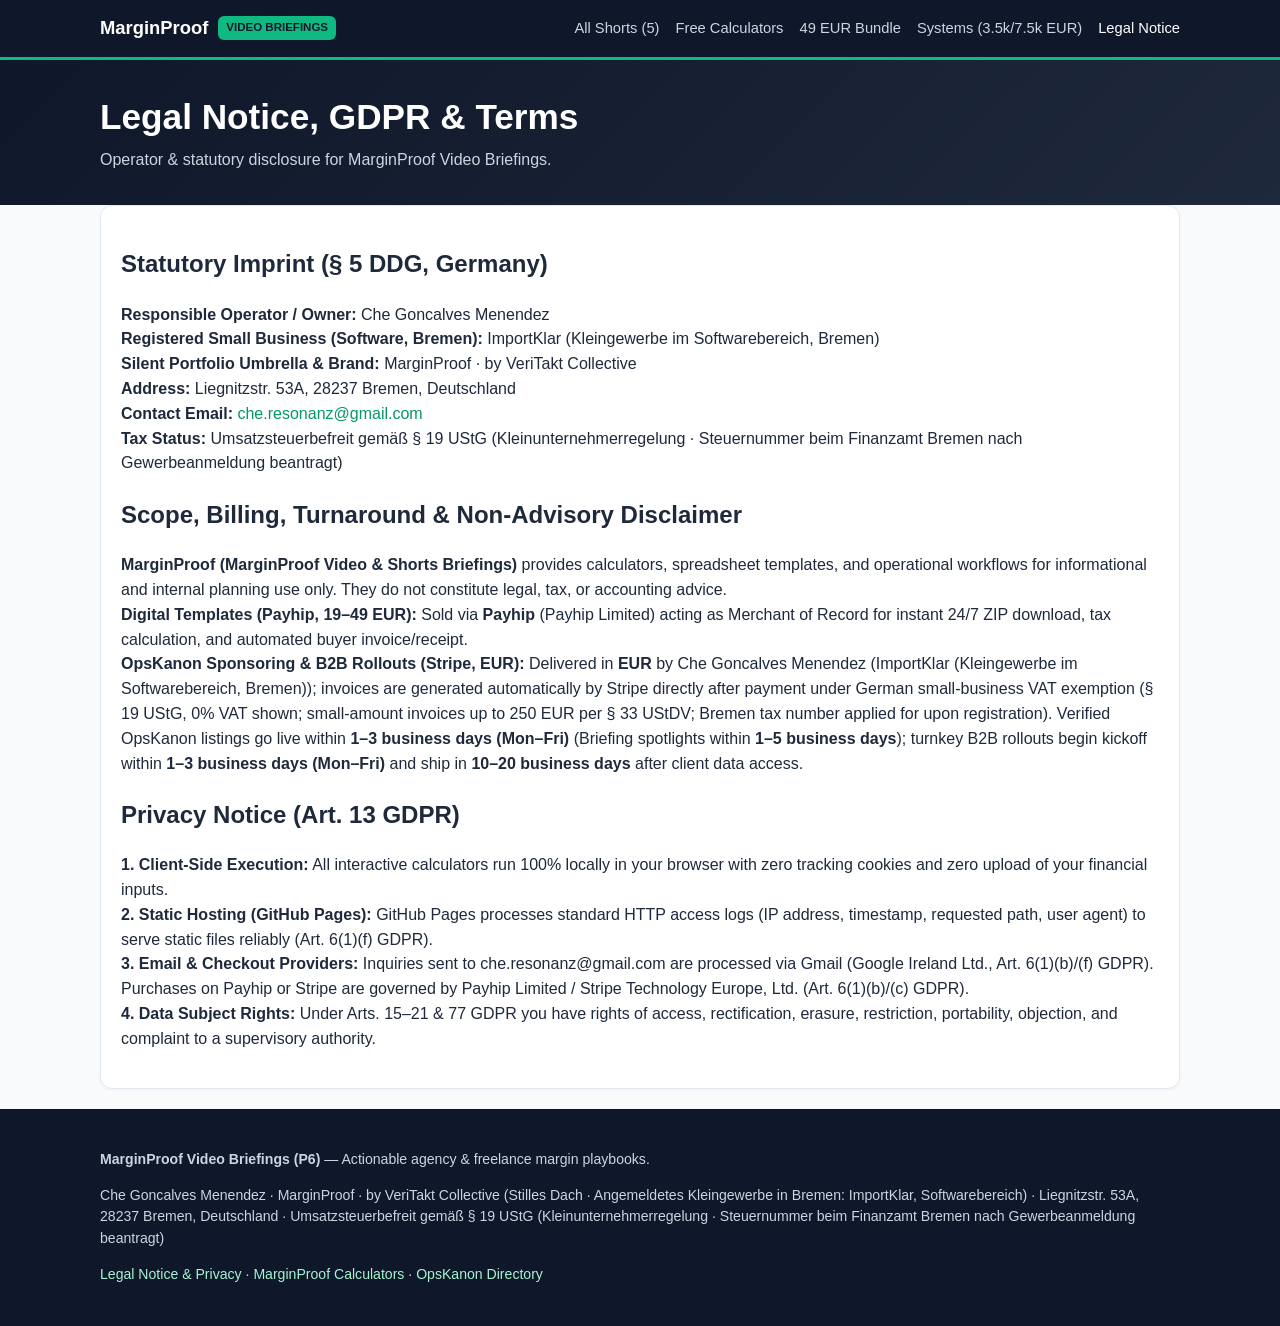
==== legal/index.html @ 88d3612e "Deploy MarginProof Video Hub (2026-11-24 05:54:23)" ====
<!DOCTYPE html>
<html lang="en">
<head>
  <meta charset="utf-8" />
  <meta name="viewport" content="width=device-width, initial-scale=1" />
  <title>Legal Notice — MarginProof Video Briefings</title>
  <meta name="description" content="Operator and legal imprint for MarginProof Video Briefings by VeriTakt Collective." />
  <link rel="canonical" href="https://cheresonanz-design.github.io/marginproof-videos/legal/" />
  <link rel="stylesheet" href="../assets/styles.css" />
  
</head>
<body>
  <header class="topbar">
    <div class="container topbar-inner">
      <a class="brand-mark" href="../index.html">
        <span>MarginProof</span>
        <span class="brand-badge">VIDEO BRIEFINGS</span>
      </a>
      <nav class="nav-links" aria-label="Primary navigation">
        <a href="../index.html" class="">All Shorts (5)</a>
        <a href="https://cheresonanz-design.github.io/marginproof-portal/" target="_blank" rel="noopener">Free Calculators</a>
        <a href="https://payhip.com/b/RHu6N" target="_blank" rel="noopener">49 EUR Bundle</a>
        <a href="https://cheresonanz-design.github.io/marginproof-portal/systems/" target="_blank" rel="noopener">Systems (3.5k/7.5k EUR)</a>
        <a href="../legal/" class="active">Legal Notice</a>
      </nav>
    </div>
  </header>
  <section class="hero"><div class="container"><h1>Legal Notice, GDPR &amp; Terms</h1><p>Operator &amp; statutory disclosure for MarginProof Video Briefings.</p></div></section><main class="container">
    <div class="card">
      <h2>Statutory Imprint (§ 5 DDG, Germany)</h2>
      <p>
        <strong>Responsible Operator / Owner:</strong> Che Goncalves Menendez<br />
        <strong>Registered Small Business (Software, Bremen):</strong> ImportKlar (Kleingewerbe im Softwarebereich, Bremen)<br />
        <strong>Silent Portfolio Umbrella &amp; Brand:</strong> MarginProof · by VeriTakt Collective<br />
        <strong>Address:</strong> Liegnitzstr. 53A, 28237 Bremen, Deutschland<br />
        <strong>Contact Email:</strong> <a href="mailto:che.resonanz@gmail.com">che.resonanz@gmail.com</a><br />
        <strong>Tax Status:</strong> Umsatzsteuerbefreit gemäß § 19 UStG (Kleinunternehmerregelung · Steuernummer beim Finanzamt Bremen nach Gewerbeanmeldung beantragt)
      </p>

      <h2>Scope, Billing, Turnaround &amp; Non-Advisory Disclaimer</h2>
      <p>
        <strong>MarginProof (MarginProof Video &amp; Shorts Briefings)</strong> provides calculators, spreadsheet templates, and operational workflows for informational and internal planning use only.
        They do not constitute legal, tax, or accounting advice.<br />
        <strong>Digital Templates (Payhip, 19–49 EUR):</strong> Sold via <strong>Payhip</strong> (Payhip Limited) acting as Merchant of Record for instant 24/7 ZIP download, tax calculation, and automated buyer invoice/receipt.<br />
        <strong>OpsKanon Sponsoring &amp; B2B Rollouts (Stripe, EUR):</strong> Delivered in <strong>EUR</strong> by Che Goncalves Menendez (ImportKlar (Kleingewerbe im Softwarebereich, Bremen)); invoices are generated automatically by Stripe directly after payment under German small-business VAT exemption (§ 19 UStG, 0% VAT shown; small-amount invoices up to 250 EUR per § 33 UStDV; Bremen tax number applied for upon registration).
        Verified OpsKanon listings go live within <strong>1–3 business days (Mon–Fri)</strong> (Briefing spotlights within <strong>1–5 business days</strong>); turnkey B2B rollouts begin kickoff within <strong>1–3 business days (Mon–Fri)</strong> and ship in <strong>10–20 business days</strong> after client data access.
      </p>

      <h2>Privacy Notice (Art. 13 GDPR)</h2>
      <p>
        <strong>1. Client-Side Execution:</strong> All interactive calculators run 100% locally in your browser with zero tracking cookies and zero upload of your financial inputs.<br />
        <strong>2. Static Hosting (GitHub Pages):</strong> GitHub Pages processes standard HTTP access logs (IP address, timestamp, requested path, user agent) to serve static files reliably (Art. 6(1)(f) GDPR).<br />
        <strong>3. Email &amp; Checkout Providers:</strong> Inquiries sent to che.resonanz@gmail.com are processed via Gmail (Google Ireland Ltd., Art. 6(1)(b)/(f) GDPR). Purchases on Payhip or Stripe are governed by Payhip Limited / Stripe Technology Europe, Ltd. (Art. 6(1)(b)/(c) GDPR).<br />
        <strong>4. Data Subject Rights:</strong> Under Arts. 15–21 &amp; 77 GDPR you have rights of access, rectification, erasure, restriction, portability, objection, and complaint to a supervisory authority.
      </p>
    </div>
    </main>
  <footer class="footer">
    <div class="container">
      <p><strong>MarginProof Video Briefings (P6)</strong> — Actionable agency &amp; freelance margin playbooks.</p>
      <p>Che Goncalves Menendez · MarginProof · by VeriTakt Collective (Stilles Dach · Angemeldetes Kleingewerbe in Bremen: ImportKlar, Softwarebereich) · Liegnitzstr. 53A, 28237 Bremen, Deutschland · Umsatzsteuerbefreit gemäß § 19 UStG (Kleinunternehmerregelung · Steuernummer beim Finanzamt Bremen nach Gewerbeanmeldung beantragt)</p>
      <p>
        <a href="../legal/">Legal Notice &amp; Privacy</a> ·
        <a href="https://cheresonanz-design.github.io/marginproof-portal/" target="_blank" rel="noopener">MarginProof Calculators</a> ·
        <a href="https://cheresonanz-design.github.io/opskanon-directory/" target="_blank" rel="noopener">OpsKanon Directory</a>
      </p>
    </div>
  </footer>
</body>
</html>
---- assets/styles.css ----
:root {
  --bg: #f8fafc;
  --surface: #ffffff;
  --slate-900: #0f172a;
  --slate-800: #1e293b;
  --slate-500: #64748b;
  --border: #e2e8f0;
  --emerald: #10b981;
  --emerald-dark: #059669;
  --radius: 12px;
}
* { box-sizing: border-box; }
body {
  margin: 0;
  font-family: -apple-system, BlinkMacSystemFont, "Segoe UI", Roboto, Inter, Arial, sans-serif;
  background: var(--bg);
  color: var(--slate-800);
  line-height: 1.55;
}
a { color: var(--emerald-dark); text-decoration: none; }
a:hover { text-decoration: underline; }
.container { max-width: 1120px; margin: 0 auto; padding: 0 20px; }
.topbar {
  background: var(--slate-900);
  color: #fff;
  border-bottom: 3px solid var(--emerald);
  padding: 14px 0;
}
.topbar-inner {
  display: flex;
  flex-wrap: wrap;
  justify-content: space-between;
  align-items: center;
  gap: 12px;
}
.brand-mark { color: #fff; font-weight: 800; font-size: 1.15rem; display: flex; align-items: center; gap: 10px; }
.brand-badge { background: var(--emerald); color: var(--slate-900); font-size: 0.72rem; padding: 3px 8px; border-radius: 6px; }
.nav-links { display: flex; flex-wrap: wrap; gap: 16px; align-items: center; font-size: 0.92rem; }
.nav-links a { color: #cbd5e1; font-weight: 500; }
.nav-links a:hover, .nav-links a.active { color: #fff; text-decoration: none; }
.hero {
  background: linear-gradient(135deg, #0f172a 0%, #1e293b 100%);
  color: #fff;
  padding: 36px 0 32px;
}
.hero h1 { margin: 0 0 10px; font-size: clamp(1.6rem, 3vw, 2.2rem); line-height: 1.2; }
.hero p { margin: 0; color: #cbd5e1; max-width: 740px; }
main { padding: 28px 0 48px; }
.grid {
  display: grid;
  grid-template-columns: repeat(auto-fit, minmax(300px, 1fr));
  gap: 20px;
}
.card {
  background: var(--surface);
  border: 1px solid var(--border);
  border-radius: var(--radius);
  padding: 20px;
  margin-bottom: 20px;
  box-shadow: 0 1px 3px rgba(15,23,42,0.04);
}
.video-frame {
  background: #0f172a;
  border-radius: 10px;
  overflow: hidden;
  display: flex;
  justify-content: center;
  margin-bottom: 14px;
}
video { max-width: 100%; max-height: 480px; display: block; }
.btn-row { display: flex; flex-wrap: wrap; gap: 10px; margin-top: 12px; }
.btn {
  display: inline-flex;
  align-items: center;
  justify-content: center;
  border: 1px solid var(--border);
  background: #fff;
  color: var(--slate-800);
  padding: 9px 14px;
  border-radius: 8px;
  font-size: 0.9rem;
  font-weight: 600;
}
.btn:hover { background: #f1f5f9; text-decoration: none; }
.btn-primary { background: var(--emerald); border-color: var(--emerald); color: var(--slate-900); }
.btn-primary:hover { background: var(--emerald-dark); border-color: var(--emerald-dark); color: #fff; }
.btn-dark { background: var(--slate-900); border-color: var(--slate-900); color: #fff; }
.pill {
  display: inline-block;
  background: #ecfdf5;
  color: #065f46;
  padding: 3px 10px;
  border-radius: 999px;
  font-size: 0.76rem;
  font-weight: 700;
}
pre {
  background: #f1f5f9;
  padding: 14px;
  border-radius: 8px;
  overflow-x: auto;
  font-size: 0.84rem;
  white-space: pre-wrap;
}
.footer {
  background: var(--slate-900);
  color: #cbd5e1;
  padding: 26px 0;
  font-size: 0.88rem;
}
.footer a { color: #a7f3d0; }
.muted { color: var(--slate-500); font-size: 0.88rem; }
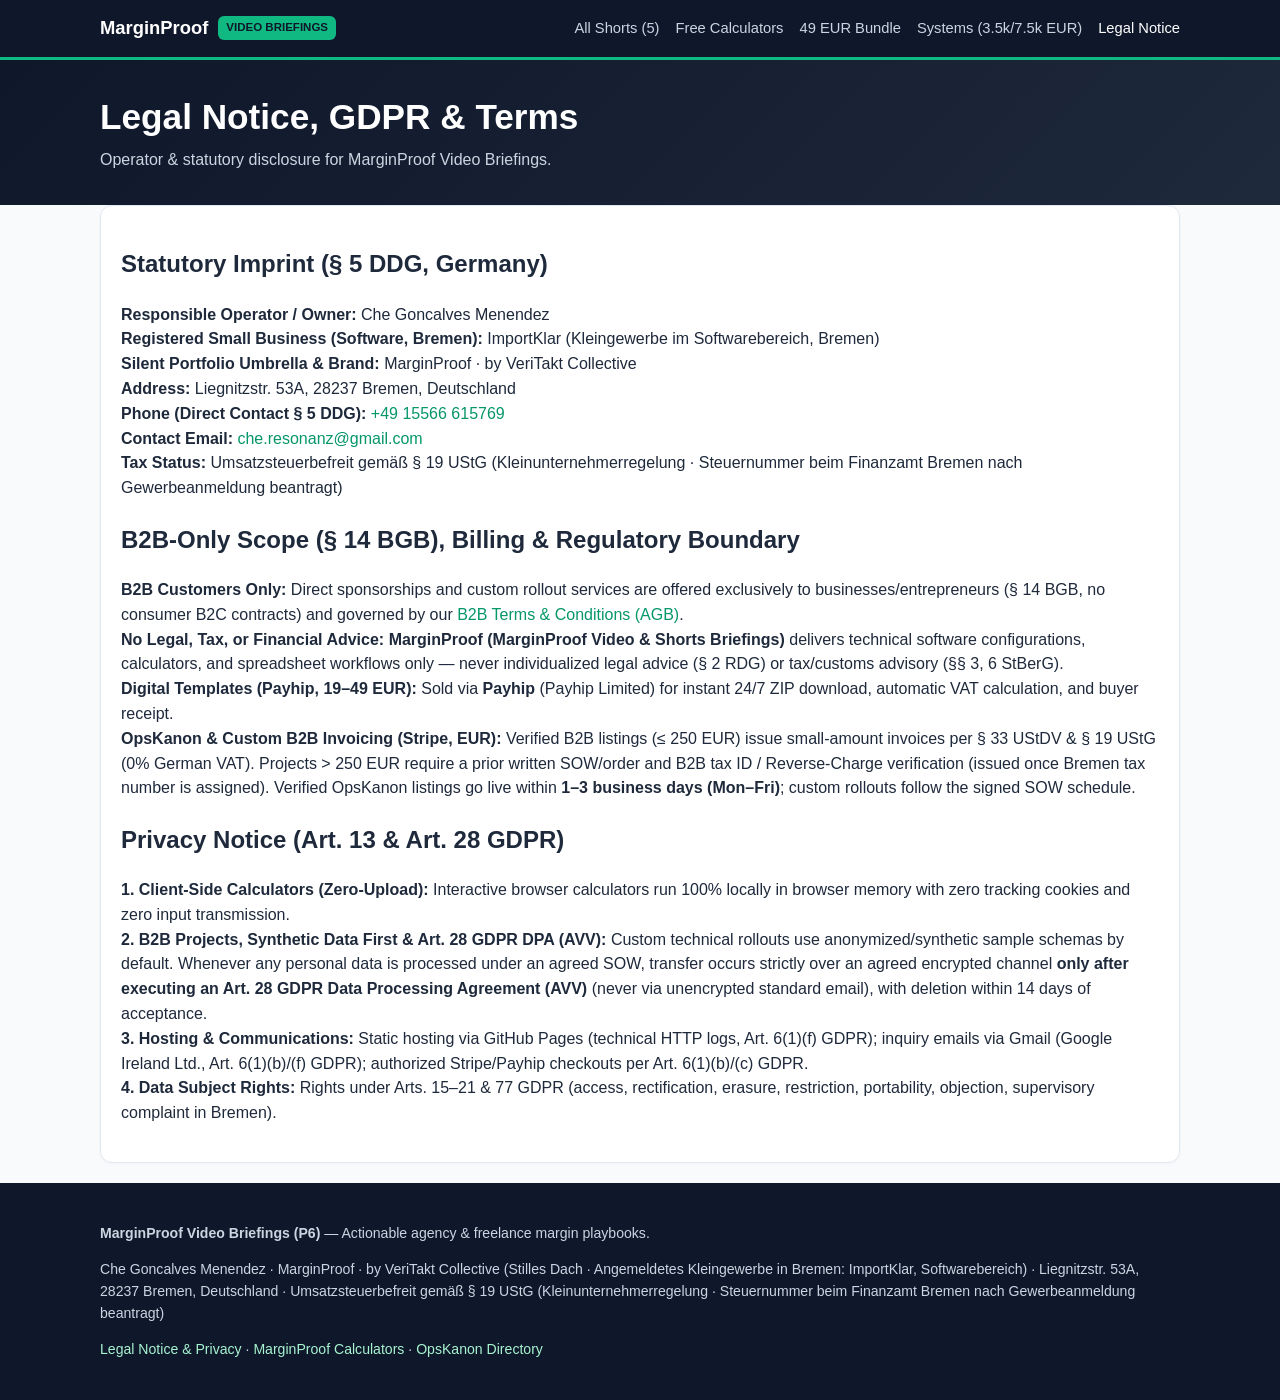
==== commit 25eda503: "Deploy MarginProof Video Hub (2026-11-24 07:00:52)" ====
--- a/legal/index.html
+++ b/legal/index.html
@@ -33,25 +33,27 @@
         <strong>Registered Small Business (Software, Bremen):</strong> ImportKlar (Kleingewerbe im Softwarebereich, Bremen)<br />
         <strong>Silent Portfolio Umbrella &amp; Brand:</strong> MarginProof · by VeriTakt Collective<br />
         <strong>Address:</strong> Liegnitzstr. 53A, 28237 Bremen, Deutschland<br />
+        <strong>Phone (Direct Contact § 5 DDG):</strong> <a href="tel:+4915566615769">+49 15566 615769</a><br />
         <strong>Contact Email:</strong> <a href="mailto:che.resonanz@gmail.com">che.resonanz@gmail.com</a><br />
         <strong>Tax Status:</strong> Umsatzsteuerbefreit gemäß § 19 UStG (Kleinunternehmerregelung · Steuernummer beim Finanzamt Bremen nach Gewerbeanmeldung beantragt)
       </p>
 
-      <h2>Scope, Billing, Turnaround &amp; Non-Advisory Disclaimer</h2>
+      <h2>B2B-Only Scope (§ 14 BGB), Billing &amp; Regulatory Boundary</h2>
       <p>
-        <strong>MarginProof (MarginProof Video &amp; Shorts Briefings)</strong> provides calculators, spreadsheet templates, and operational workflows for informational and internal planning use only.
-        They do not constitute legal, tax, or accounting advice.<br />
-        <strong>Digital Templates (Payhip, 19–49 EUR):</strong> Sold via <strong>Payhip</strong> (Payhip Limited) acting as Merchant of Record for instant 24/7 ZIP download, tax calculation, and automated buyer invoice/receipt.<br />
-        <strong>OpsKanon Sponsoring &amp; B2B Rollouts (Stripe, EUR):</strong> Delivered in <strong>EUR</strong> by Che Goncalves Menendez (ImportKlar (Kleingewerbe im Softwarebereich, Bremen)); invoices are generated automatically by Stripe directly after payment under German small-business VAT exemption (§ 19 UStG, 0% VAT shown; small-amount invoices up to 250 EUR per § 33 UStDV; Bremen tax number applied for upon registration).
-        Verified OpsKanon listings go live within <strong>1–3 business days (Mon–Fri)</strong> (Briefing spotlights within <strong>1–5 business days</strong>); turnkey B2B rollouts begin kickoff within <strong>1–3 business days (Mon–Fri)</strong> and ship in <strong>10–20 business days</strong> after client data access.
+        <strong>B2B Customers Only:</strong> Direct sponsorships and custom rollout services are offered exclusively to businesses/entrepreneurs (§ 14 BGB, no consumer B2C contracts) and governed by our
+        <a href="https://cheresonanz-design.github.io/opskanon-directory/agb/" target="_blank" rel="noopener">B2B Terms &amp; Conditions (AGB)</a>.<br />
+        <strong>No Legal, Tax, or Financial Advice:</strong> <strong>MarginProof (MarginProof Video &amp; Shorts Briefings)</strong> delivers technical software configurations, calculators, and spreadsheet workflows only —
+        never individualized legal advice (§ 2 RDG) or tax/customs advisory (§§ 3, 6 StBerG).<br />
+        <strong>Digital Templates (Payhip, 19–49 EUR):</strong> Sold via <strong>Payhip</strong> (Payhip Limited) for instant 24/7 ZIP download, automatic VAT calculation, and buyer receipt.<br />
+        <strong>OpsKanon &amp; Custom B2B Invoicing (Stripe, EUR):</strong> Verified B2B listings (&le; 250 EUR) issue small-amount invoices per § 33 UStDV &amp; § 19 UStG (0% German VAT). Projects &gt; 250 EUR require a prior written SOW/order and B2B tax ID / Reverse-Charge verification (issued once Bremen tax number is assigned). Verified OpsKanon listings go live within <strong>1–3 business days (Mon–Fri)</strong>; custom rollouts follow the signed SOW schedule.
       </p>
 
-      <h2>Privacy Notice (Art. 13 GDPR)</h2>
+      <h2>Privacy Notice (Art. 13 &amp; Art. 28 GDPR)</h2>
       <p>
-        <strong>1. Client-Side Execution:</strong> All interactive calculators run 100% locally in your browser with zero tracking cookies and zero upload of your financial inputs.<br />
-        <strong>2. Static Hosting (GitHub Pages):</strong> GitHub Pages processes standard HTTP access logs (IP address, timestamp, requested path, user agent) to serve static files reliably (Art. 6(1)(f) GDPR).<br />
-        <strong>3. Email &amp; Checkout Providers:</strong> Inquiries sent to che.resonanz@gmail.com are processed via Gmail (Google Ireland Ltd., Art. 6(1)(b)/(f) GDPR). Purchases on Payhip or Stripe are governed by Payhip Limited / Stripe Technology Europe, Ltd. (Art. 6(1)(b)/(c) GDPR).<br />
-        <strong>4. Data Subject Rights:</strong> Under Arts. 15–21 &amp; 77 GDPR you have rights of access, rectification, erasure, restriction, portability, objection, and complaint to a supervisory authority.
+        <strong>1. Client-Side Calculators (Zero-Upload):</strong> Interactive browser calculators run 100% locally in browser memory with zero tracking cookies and zero input transmission.<br />
+        <strong>2. B2B Projects, Synthetic Data First &amp; Art. 28 GDPR DPA (AVV):</strong> Custom technical rollouts use anonymized/synthetic sample schemas by default. Whenever any personal data is processed under an agreed SOW, transfer occurs strictly over an agreed encrypted channel <strong>only after executing an Art. 28 GDPR Data Processing Agreement (AVV)</strong> (never via unencrypted standard email), with deletion within 14 days of acceptance.<br />
+        <strong>3. Hosting &amp; Communications:</strong> Static hosting via GitHub Pages (technical HTTP logs, Art. 6(1)(f) GDPR); inquiry emails via Gmail (Google Ireland Ltd., Art. 6(1)(b)/(f) GDPR); authorized Stripe/Payhip checkouts per Art. 6(1)(b)/(c) GDPR.<br />
+        <strong>4. Data Subject Rights:</strong> Rights under Arts. 15–21 &amp; 77 GDPR (access, rectification, erasure, restriction, portability, objection, supervisory complaint in Bremen).
       </p>
     </div>
     </main>
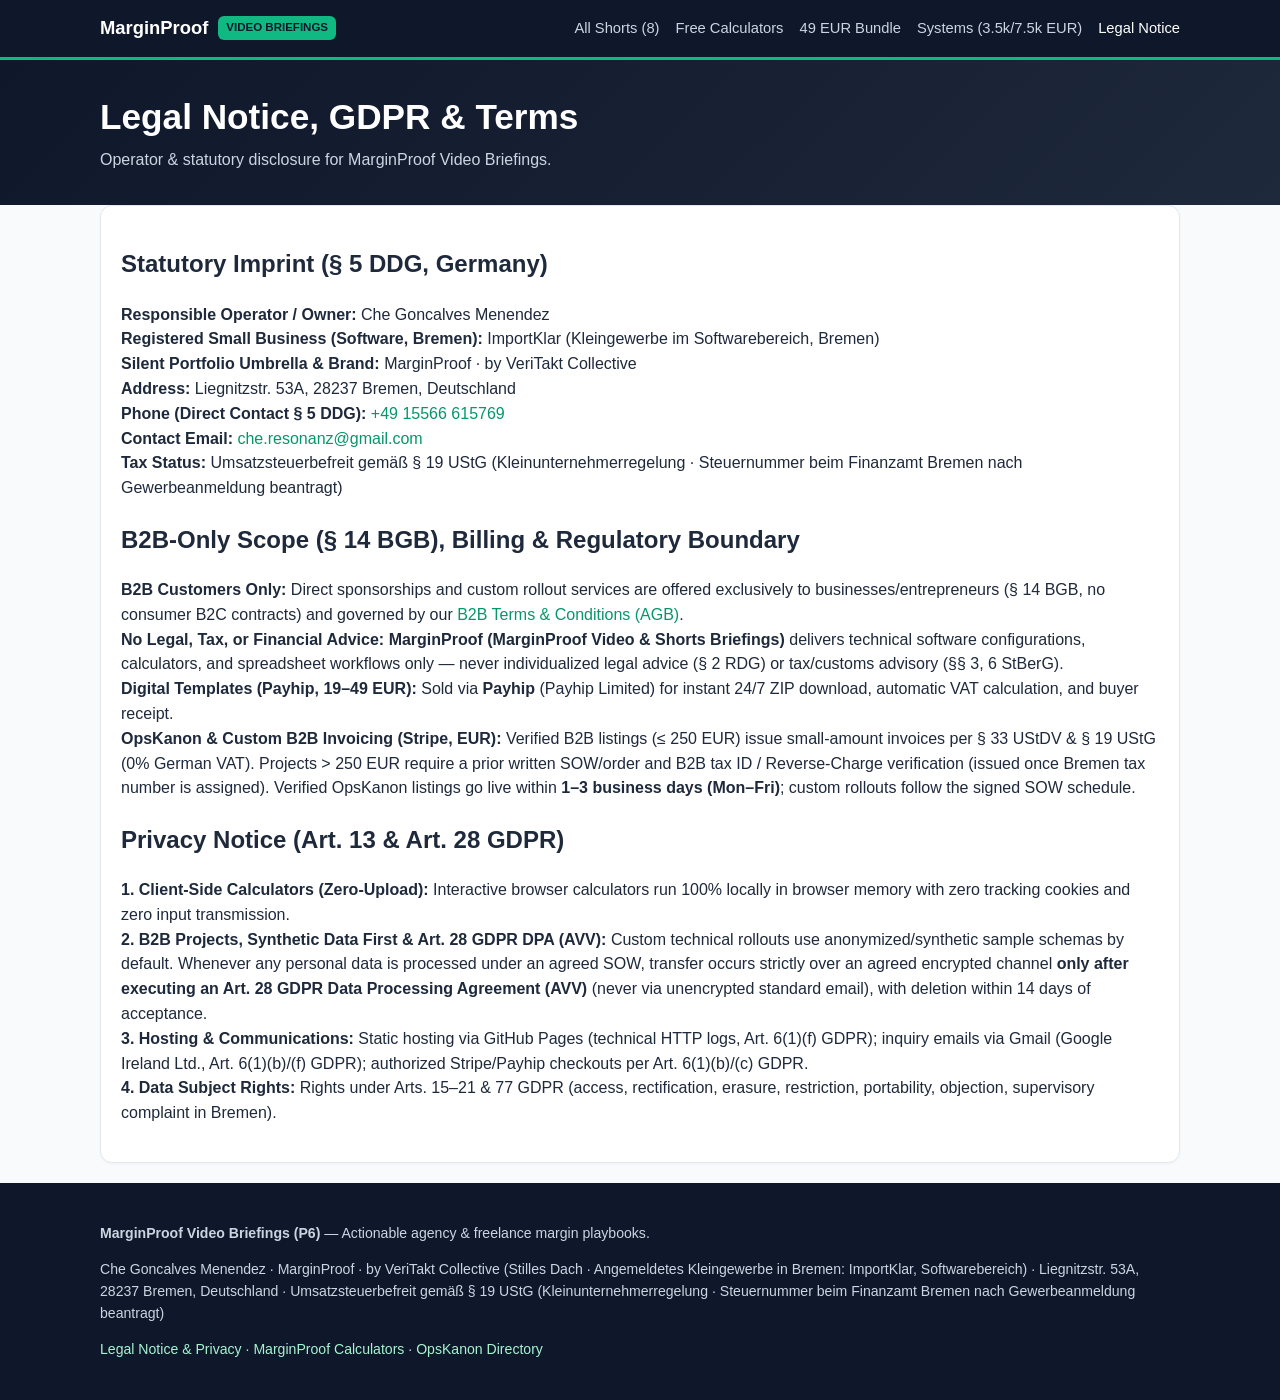
==== commit a7aabc2a: "Deploy MarginProof Video Hub (2026-11-24 17:46:08)" ====
--- a/legal/index.html
+++ b/legal/index.html
@@ -17,7 +17,7 @@
         <span class="brand-badge">VIDEO BRIEFINGS</span>
       </a>
       <nav class="nav-links" aria-label="Primary navigation">
-        <a href="../index.html" class="">All Shorts (5)</a>
+        <a href="../index.html" class="">All Shorts (8)</a>
         <a href="https://cheresonanz-design.github.io/marginproof-portal/" target="_blank" rel="noopener">Free Calculators</a>
         <a href="https://payhip.com/b/RHu6N" target="_blank" rel="noopener">49 EUR Bundle</a>
         <a href="https://cheresonanz-design.github.io/marginproof-portal/systems/" target="_blank" rel="noopener">Systems (3.5k/7.5k EUR)</a>
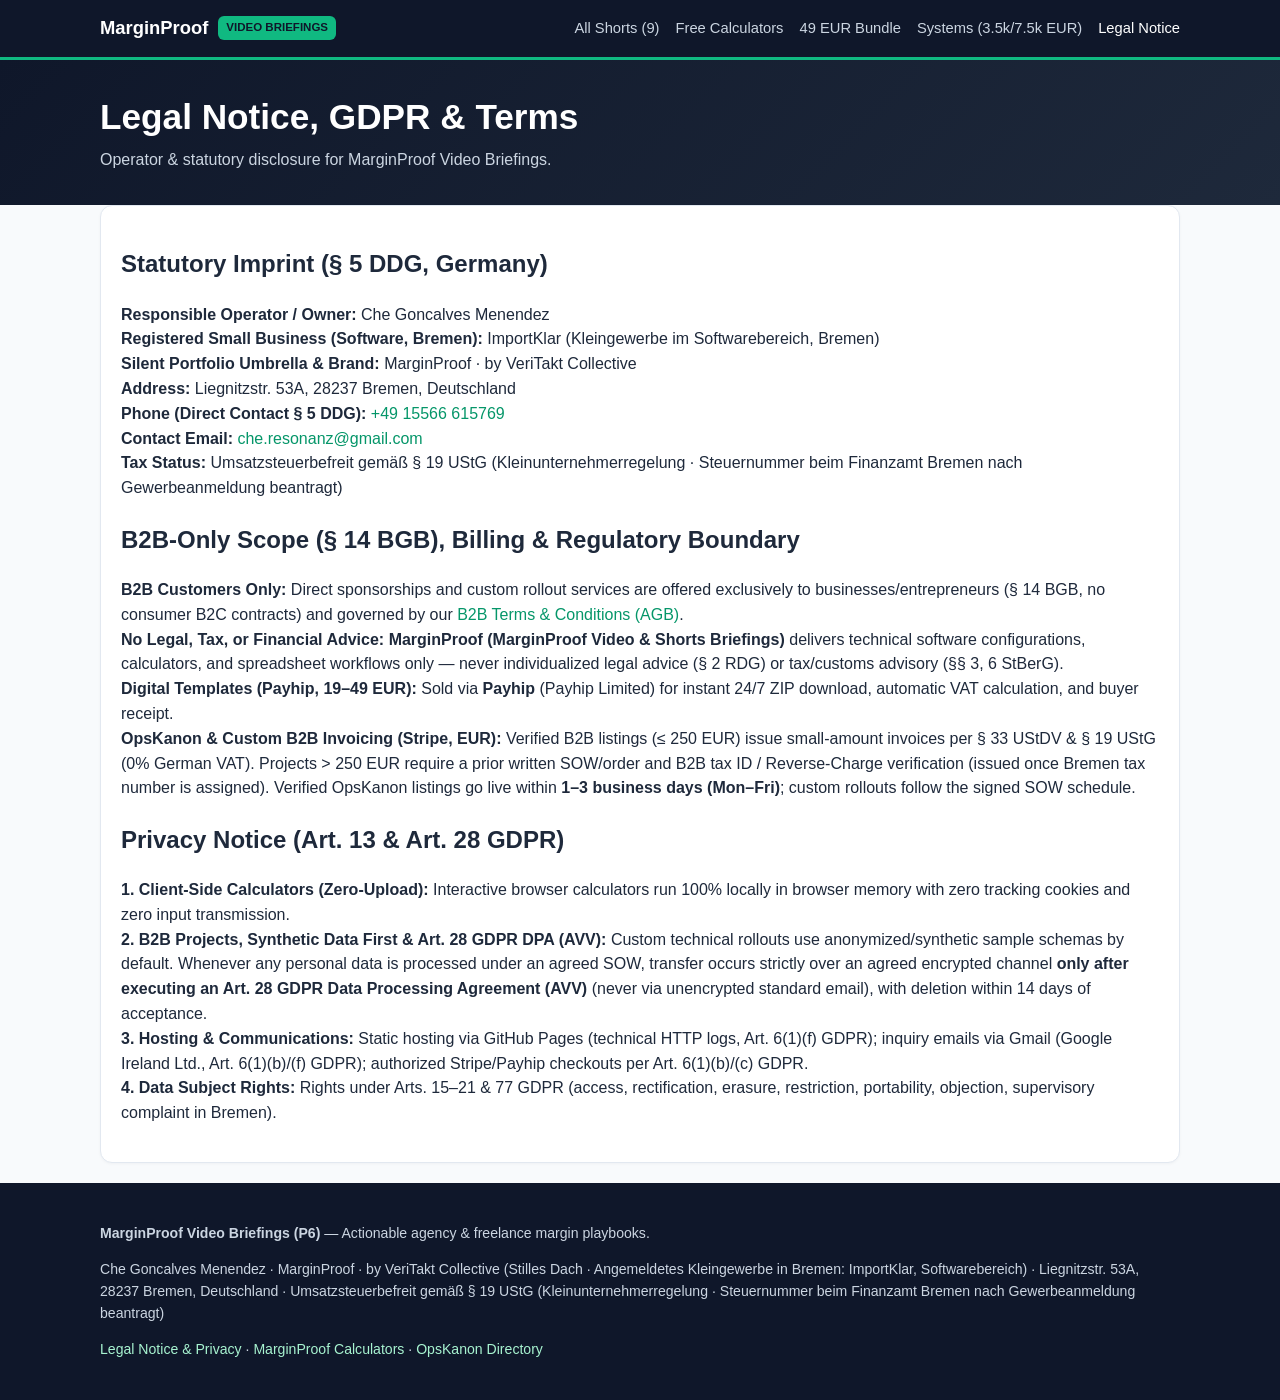
==== commit 76f9f4a6: "Deploy MarginProof Video Hub (2026-11-24 23:45:01)" ====
--- a/legal/index.html
+++ b/legal/index.html
@@ -17,7 +17,7 @@
         <span class="brand-badge">VIDEO BRIEFINGS</span>
       </a>
       <nav class="nav-links" aria-label="Primary navigation">
-        <a href="../index.html" class="">All Shorts (8)</a>
+        <a href="../index.html" class="">All Shorts (9)</a>
         <a href="https://cheresonanz-design.github.io/marginproof-portal/" target="_blank" rel="noopener">Free Calculators</a>
         <a href="https://payhip.com/b/RHu6N" target="_blank" rel="noopener">49 EUR Bundle</a>
         <a href="https://cheresonanz-design.github.io/marginproof-portal/systems/" target="_blank" rel="noopener">Systems (3.5k/7.5k EUR)</a>
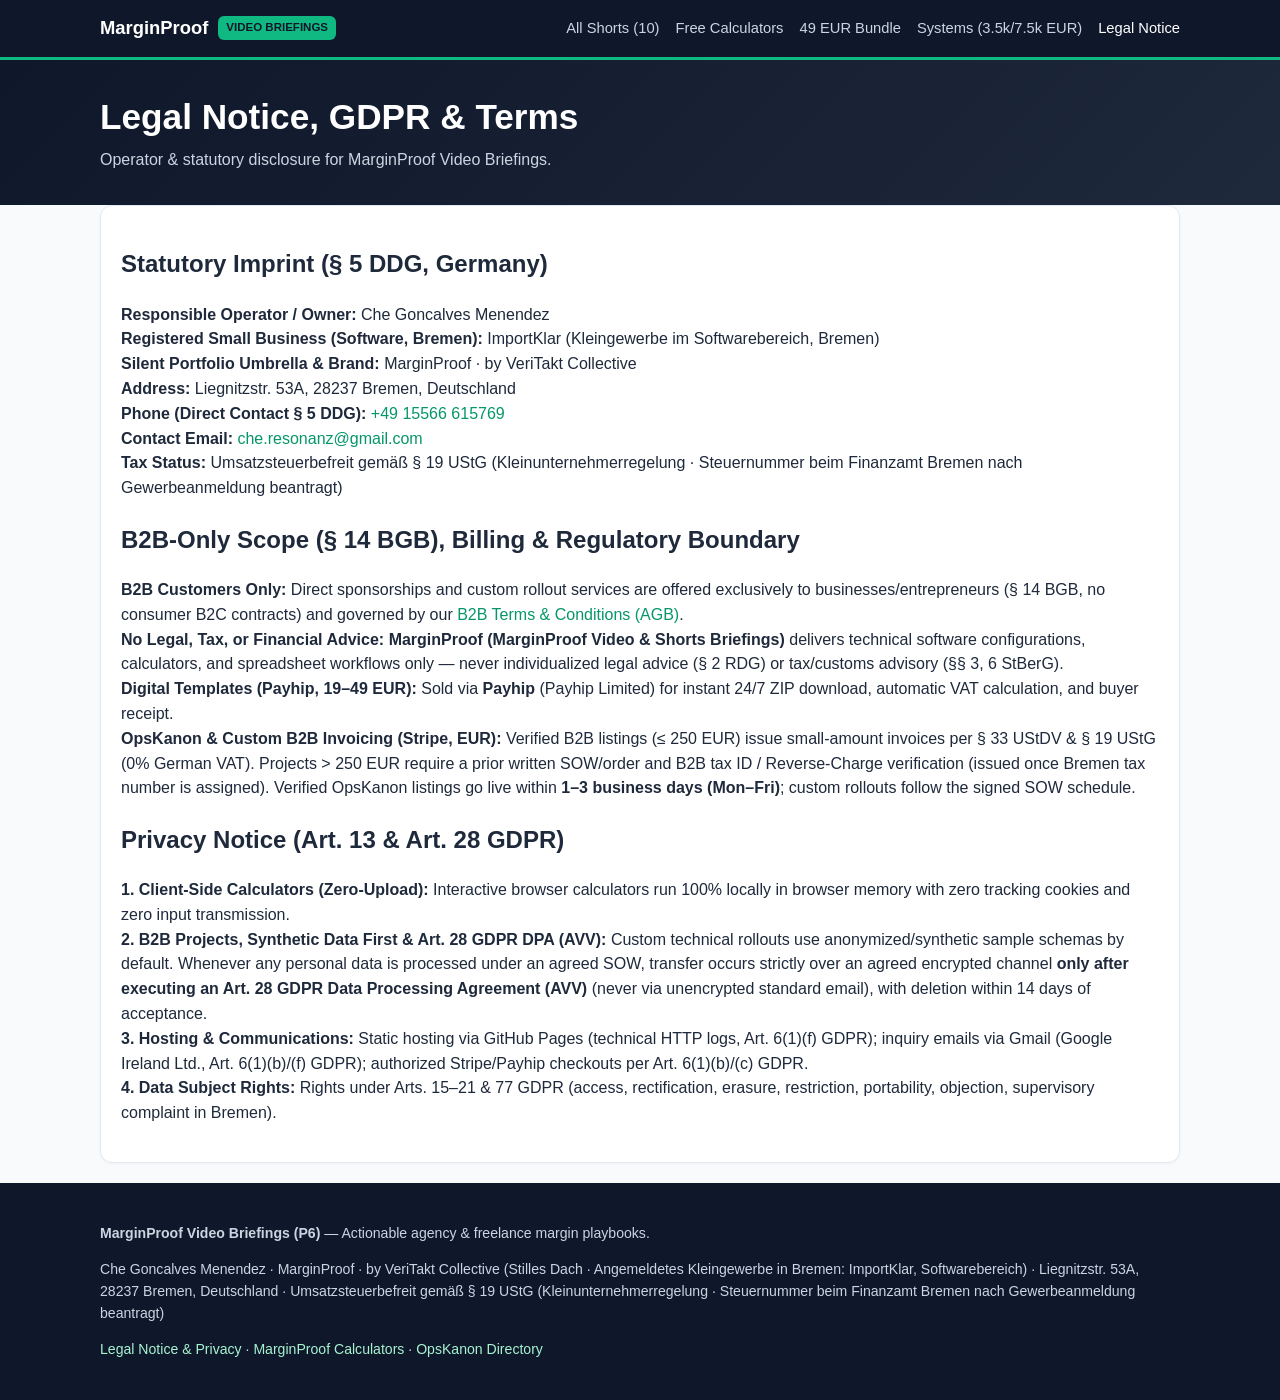
==== commit a332c2a6: "Deploy MarginProof Video Hub (2026-11-25 10:25:37)" ====
--- a/legal/index.html
+++ b/legal/index.html
@@ -17,7 +17,7 @@
         <span class="brand-badge">VIDEO BRIEFINGS</span>
       </a>
       <nav class="nav-links" aria-label="Primary navigation">
-        <a href="../index.html" class="">All Shorts (9)</a>
+        <a href="../index.html" class="">All Shorts (10)</a>
         <a href="https://cheresonanz-design.github.io/marginproof-portal/" target="_blank" rel="noopener">Free Calculators</a>
         <a href="https://payhip.com/b/RHu6N" target="_blank" rel="noopener">49 EUR Bundle</a>
         <a href="https://cheresonanz-design.github.io/marginproof-portal/systems/" target="_blank" rel="noopener">Systems (3.5k/7.5k EUR)</a>
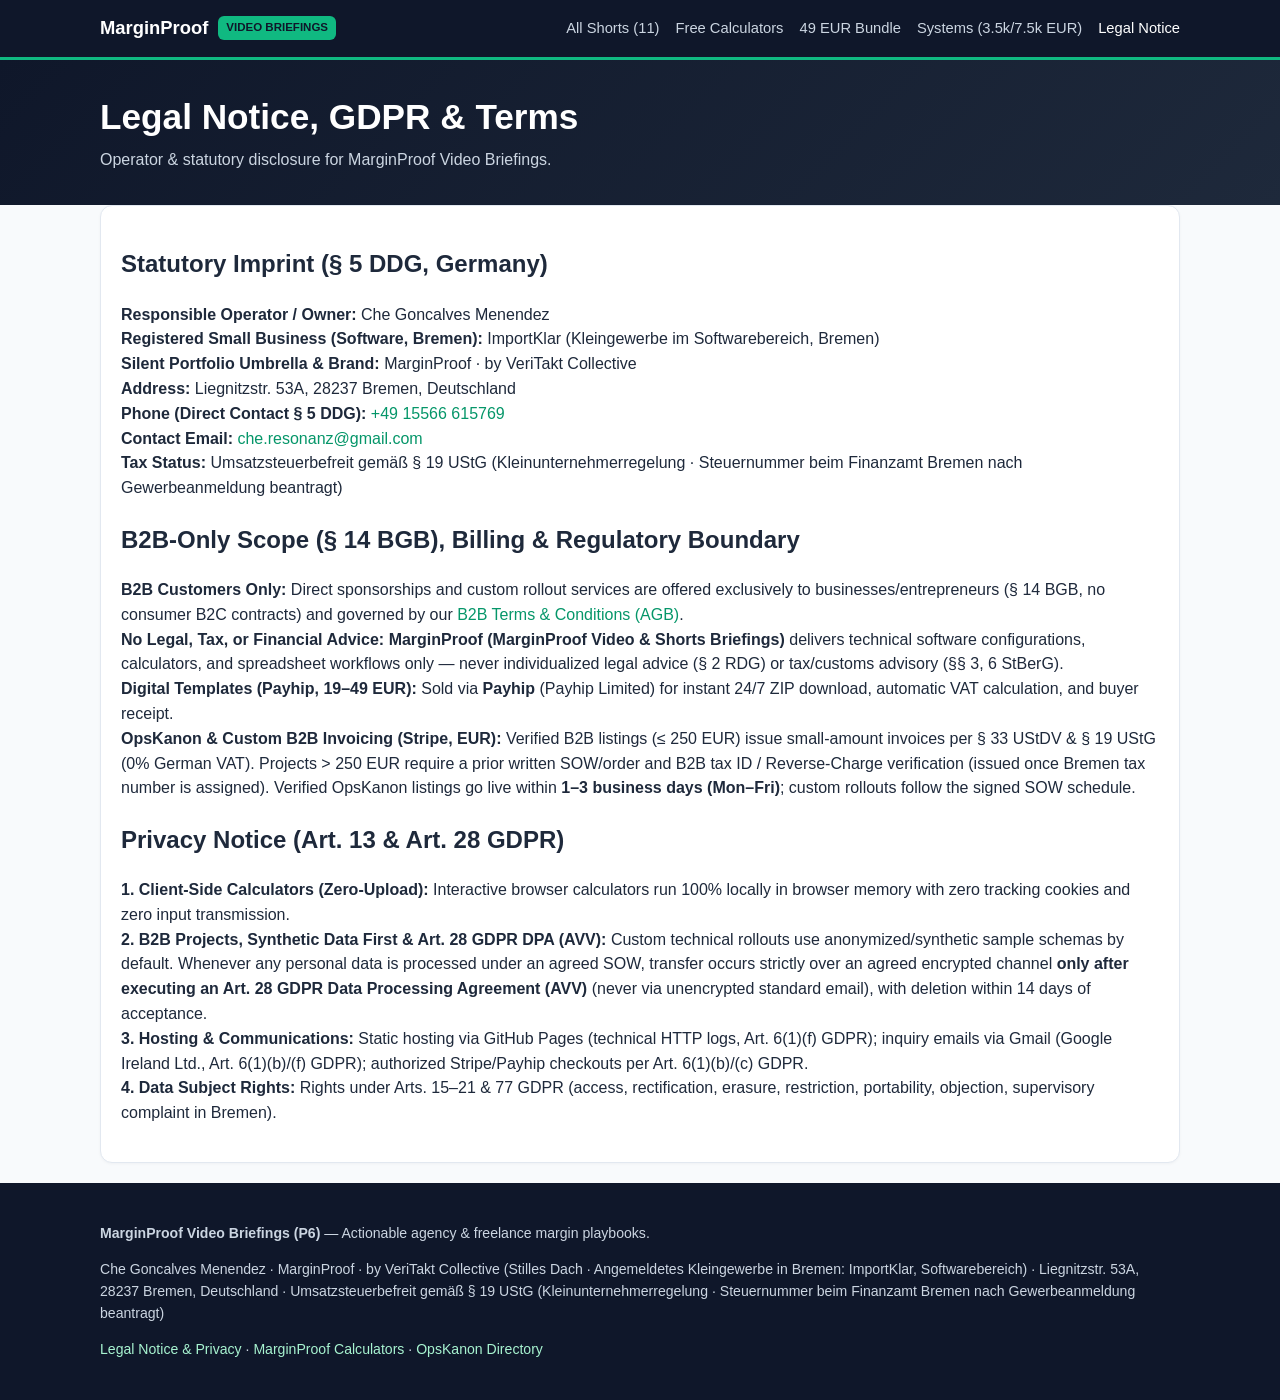
==== commit 434ce0e1: "Deploy MarginProof Video Hub (2026-11-25 11:48:56)" ====
--- a/legal/index.html
+++ b/legal/index.html
@@ -17,7 +17,7 @@
         <span class="brand-badge">VIDEO BRIEFINGS</span>
       </a>
       <nav class="nav-links" aria-label="Primary navigation">
-        <a href="../index.html" class="">All Shorts (10)</a>
+        <a href="../index.html" class="">All Shorts (11)</a>
         <a href="https://cheresonanz-design.github.io/marginproof-portal/" target="_blank" rel="noopener">Free Calculators</a>
         <a href="https://payhip.com/b/RHu6N" target="_blank" rel="noopener">49 EUR Bundle</a>
         <a href="https://cheresonanz-design.github.io/marginproof-portal/systems/" target="_blank" rel="noopener">Systems (3.5k/7.5k EUR)</a>
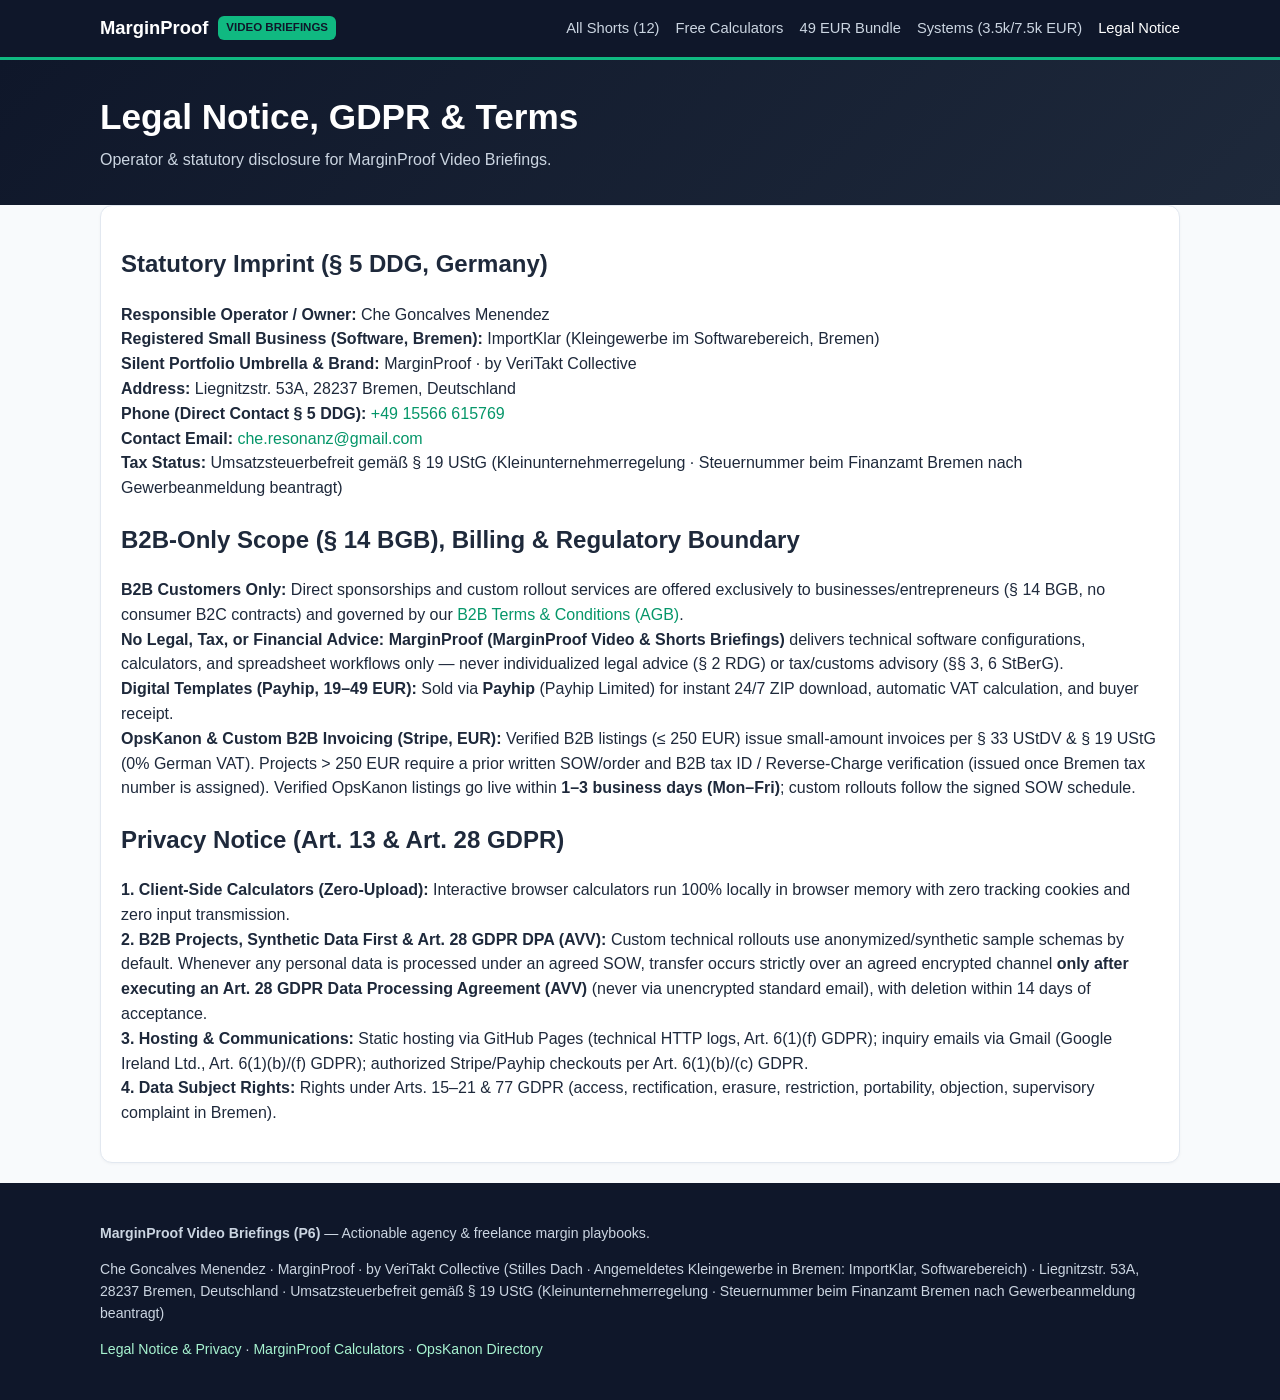
==== commit dda1b6d1: "Deploy MarginProof Video Hub (2026-11-25 17:53:51)" ====
--- a/legal/index.html
+++ b/legal/index.html
@@ -17,7 +17,7 @@
         <span class="brand-badge">VIDEO BRIEFINGS</span>
       </a>
       <nav class="nav-links" aria-label="Primary navigation">
-        <a href="../index.html" class="">All Shorts (11)</a>
+        <a href="../index.html" class="">All Shorts (12)</a>
         <a href="https://cheresonanz-design.github.io/marginproof-portal/" target="_blank" rel="noopener">Free Calculators</a>
         <a href="https://payhip.com/b/RHu6N" target="_blank" rel="noopener">49 EUR Bundle</a>
         <a href="https://cheresonanz-design.github.io/marginproof-portal/systems/" target="_blank" rel="noopener">Systems (3.5k/7.5k EUR)</a>
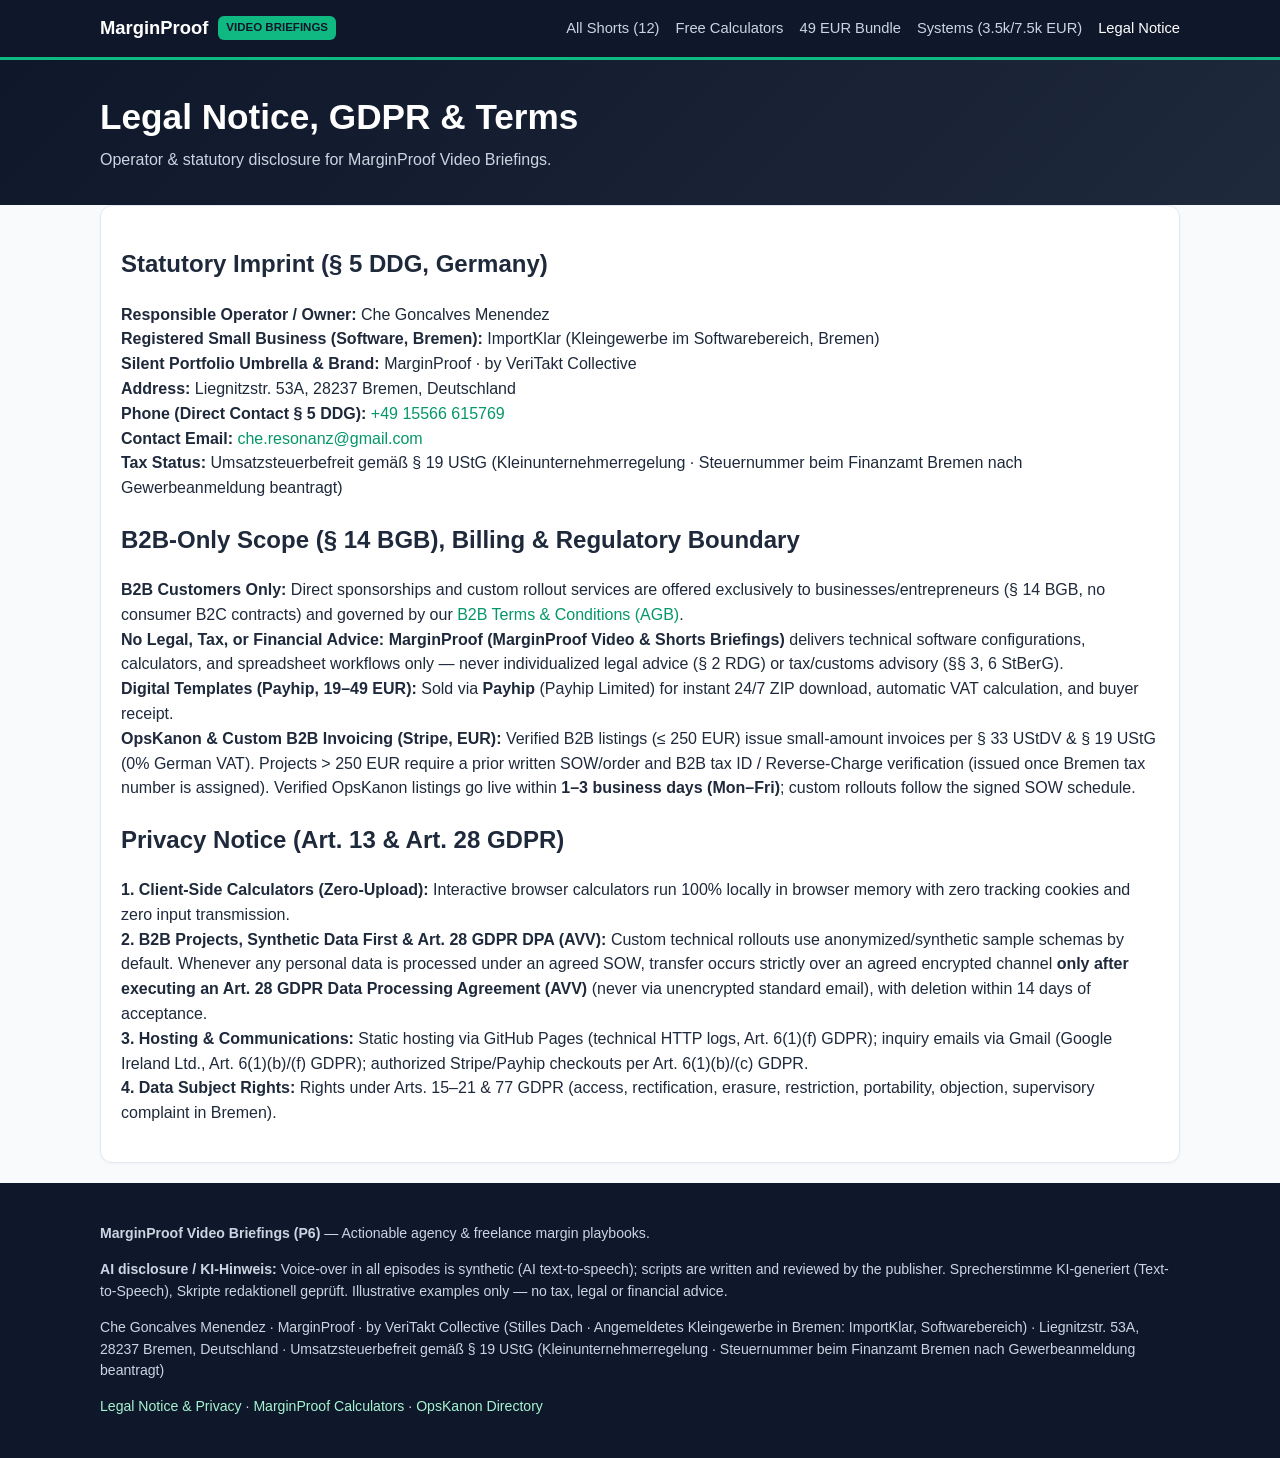
==== commit 153b2122: "Deploy MarginProof Video Hub (2026-11-25 21:08:27)" ====
--- a/legal/index.html
+++ b/legal/index.html
@@ -60,6 +60,7 @@
   <footer class="footer">
     <div class="container">
       <p><strong>MarginProof Video Briefings (P6)</strong> — Actionable agency &amp; freelance margin playbooks.</p>
+      <p><strong>AI disclosure / KI-Hinweis:</strong> Voice-over in all episodes is synthetic (AI text-to-speech); scripts are written and reviewed by the publisher. Sprecherstimme KI-generiert (Text-to-Speech), Skripte redaktionell geprüft. Illustrative examples only — no tax, legal or financial advice.</p>
       <p>Che Goncalves Menendez · MarginProof · by VeriTakt Collective (Stilles Dach · Angemeldetes Kleingewerbe in Bremen: ImportKlar, Softwarebereich) · Liegnitzstr. 53A, 28237 Bremen, Deutschland · Umsatzsteuerbefreit gemäß § 19 UStG (Kleinunternehmerregelung · Steuernummer beim Finanzamt Bremen nach Gewerbeanmeldung beantragt)</p>
       <p>
         <a href="../legal/">Legal Notice &amp; Privacy</a> ·
